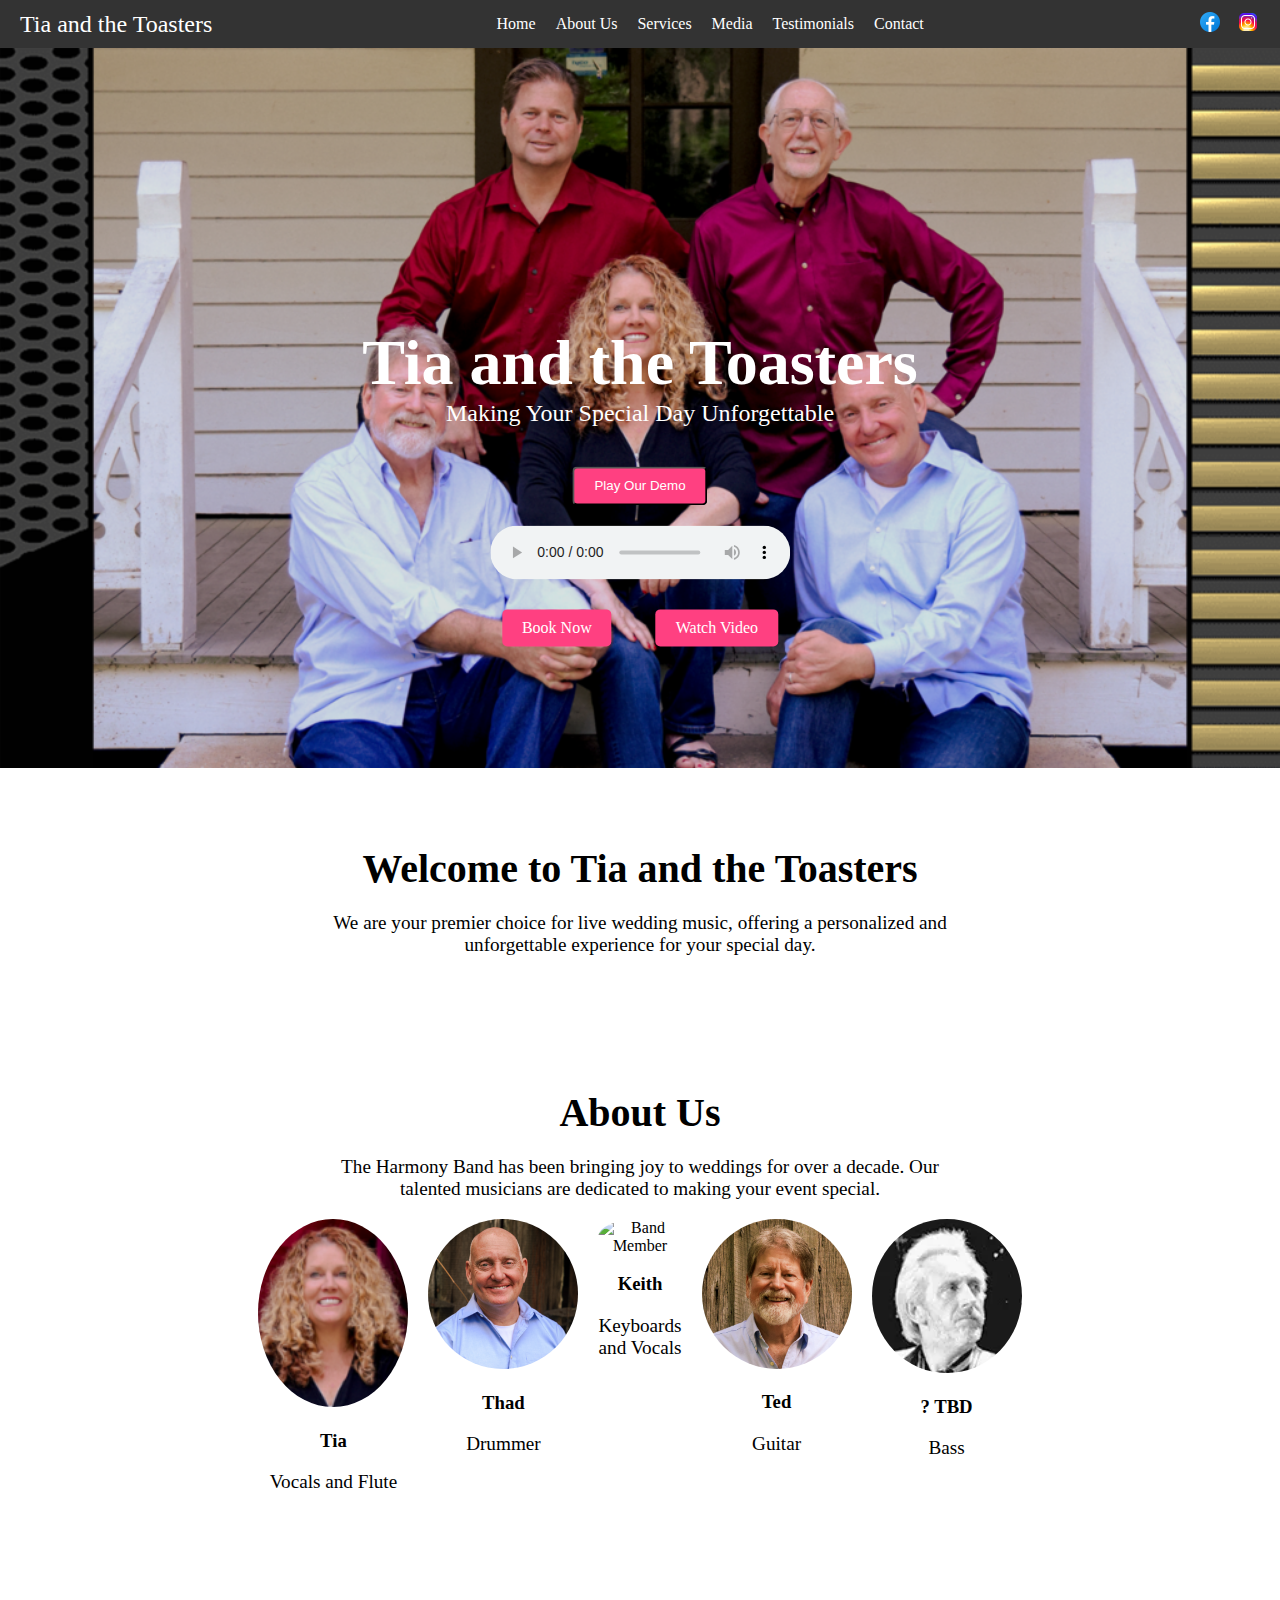
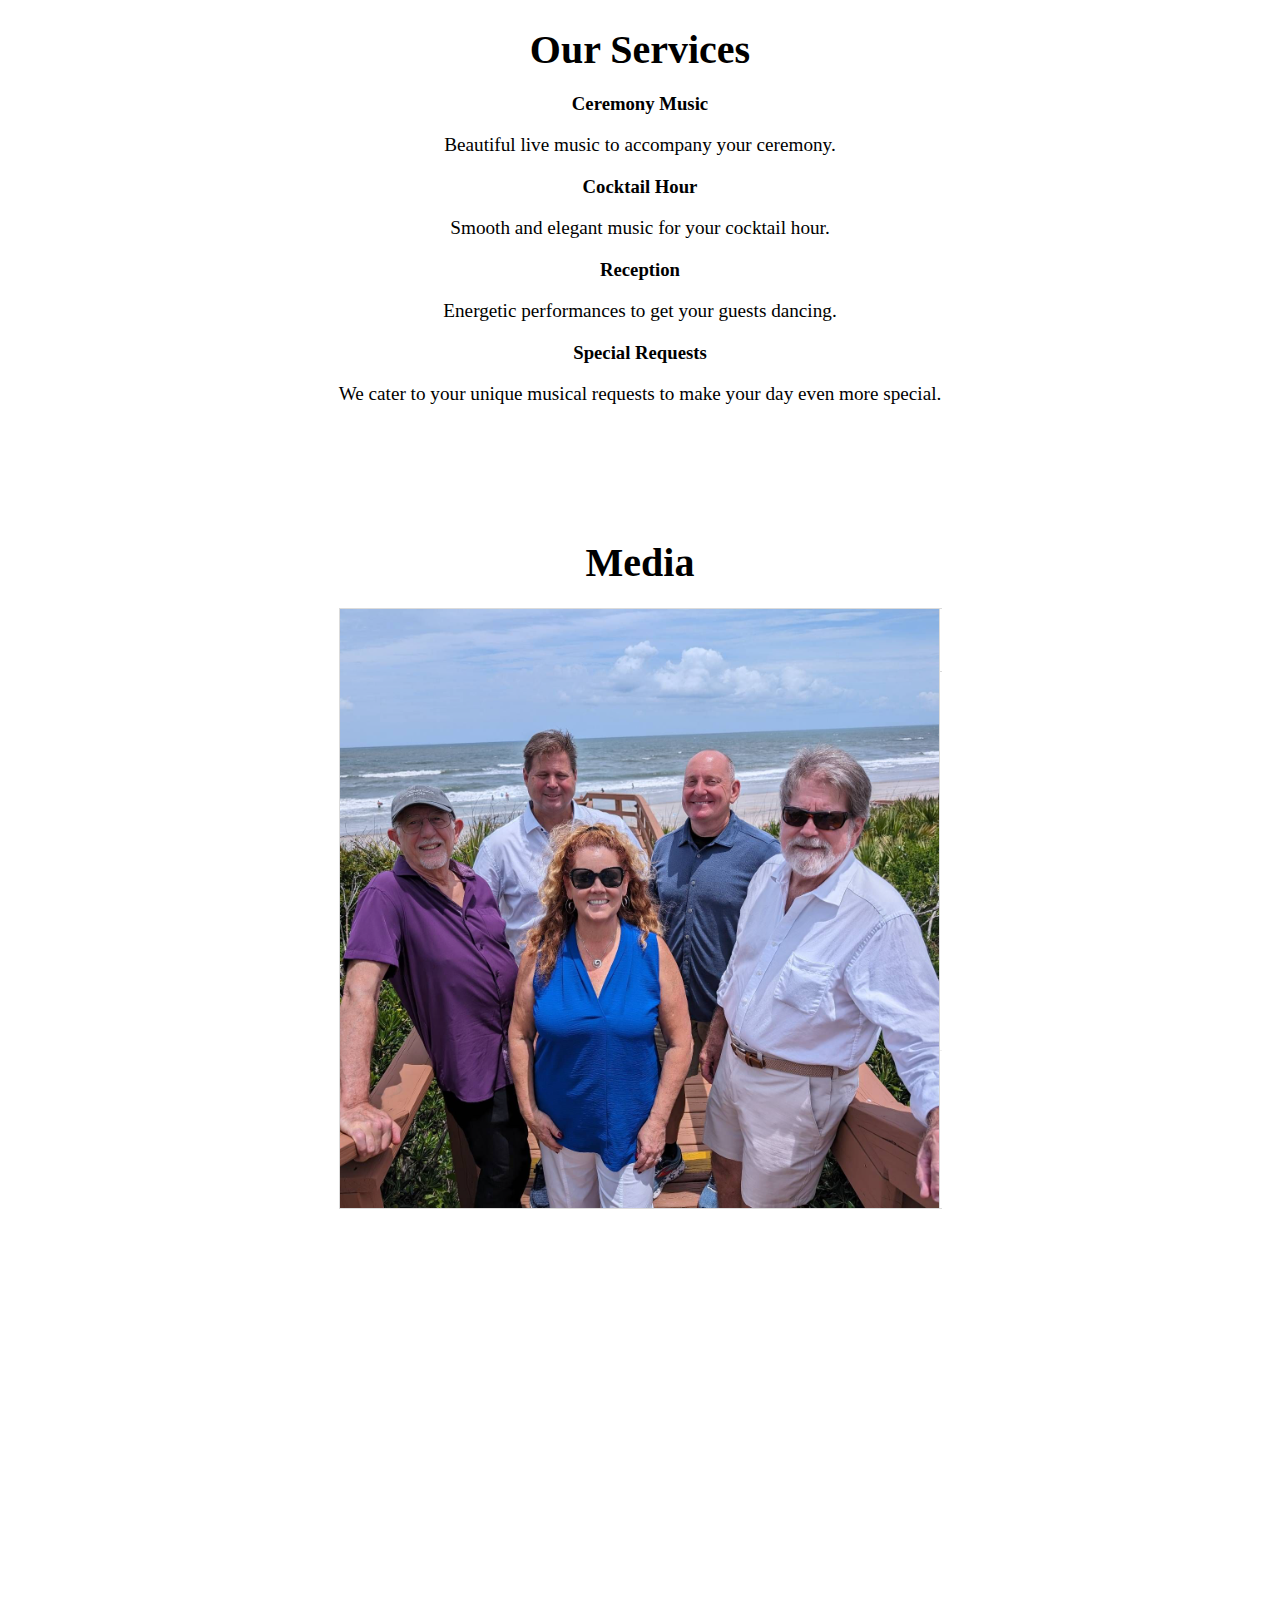
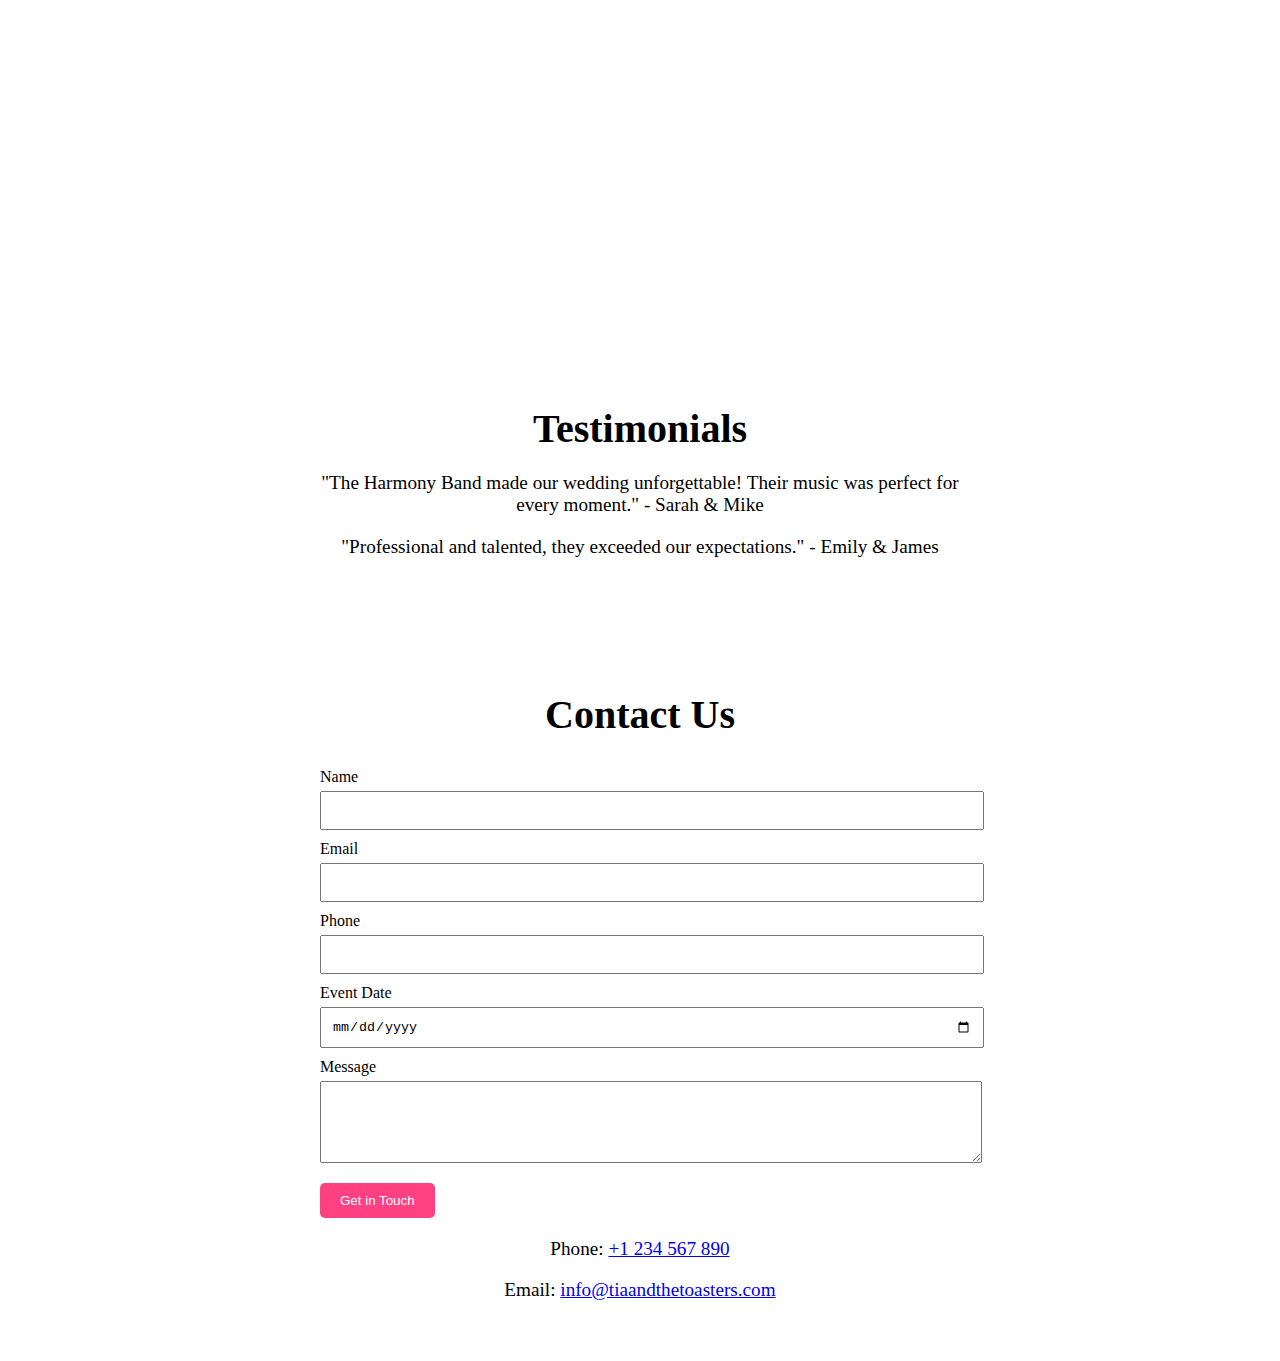
==== index.html @ 57d2d714 "Add files via upload" ====
<!DOCTYPE html>
<html lang="en">

<head>
  <meta charset="UTF-8">
  <meta name="viewport" content="width=device-width, initial-scale=1.0">
  <title>Tia and the Toasters</title>
  <link rel="stylesheet" href="style.css">
</head>

<body>
  <!-- The Modal -->
  <div id="message-modal" class="modal">
    <div class="modal-content">
      <span class="close">&times;</span>
      <p id="modal-content"></p>
    </div>
  </div>

  <!-- Navigation Bar -->
  <nav class="navbar">
    <div class="logo">Tia and the Toasters</div>
    <ul class="nav-links">
      <li><a href="#home">Home</a></li>
      <li><a href="#about">About Us</a></li>
      <li><a href="#services">Services</a></li>
      <li><a href="#media">Media</a></li>
      <li><a href="#testimonials">Testimonials</a></li>
      <li><a href="#contact">Contact</a></li>
    </ul>
    <div class="social-icons">
      <a href="https://www.facebook.com/specialeffectsjax"><img src="images/facebook_2.png" alt="Facebook"></a>
      <a href="https://www.instagram.com/sfxbandjax/"><img src="images/instagram-icon.png" alt="Instagram"></a>
    </div>
  </nav>

  <!-- Home Page -->
  <div id="home" class="hero">
    <img src="images/group-shot.png" alt="Wedding Band Performance" class="hero-image">
    <div class="hero-overlay">
      <br></br>
      <br></br>
      <br></br>
      <br></br>
      <h1 class="hero-title">Tia and the Toasters</h1>
      <p class="hero-tagline">Making Your Special Day Unforgettable</p>
      <p></p>
      <div>
        <button id="toggle-music-button" class="cta-button">Play Our Demo</button>
        <div>
          <audio id="background-music" src="audio/i-wish.mp3" controls loop></audio>
          <!-- JavaScript to Handle Button Click and Set Default Volume -->
          <script>
            document.addEventListener('DOMContentLoaded', function () {
              const audio = document.getElementById('background-music');
              const button = document.getElementById('toggle-music-button');
              audio.volume = 0.5;  // Set the default volume to 50%

              button.addEventListener('click', function () {
                if (audio.paused) {
                  audio.play();
                  button.textContent = 'Pause Demo';
                } else {
                  audio.pause();
                  button.textContent = 'Play Our Demo';
                }
              });
            });
          </script>
        </div>
      </div>
      <br></br>
      <a href="#contact" class="cta-button">Book Now</a>
      <a href="#video" class="cta-button">Watch Video</a>
    </div>
  </div>

  <!-- Introduction Section -->
  <section class="introduction">
    <h2>Welcome to Tia and the Toasters</h2>
    <p>We are your premier choice for live wedding music, offering a personalized and unforgettable experience for your
      special day.</p>
  </section>

  <!-- About Us Page -->
  <section id="about" class="about-us">
    <h2>About Us</h2>
    <p>The Harmony Band has been bringing joy to weddings for over a decade. Our talented musicians are dedicated to
      making your event special.</p>
    <div class="band-members">
      <div class="member">
        <img src="images/tia.png" alt="Band Member">
        <h3>Tia</h3>
        <p>Vocals and Flute</p>
      </div>
      <div class="member">
        <img src="images/thad.png" alt="Band Member">
        <h3>Thad</h3>
        <p>Drummer</p>
      </div>
      <div class="member">
        <img src="images/keith.png" alt="Band Member">
        <h3>Keith</h3>
        <p>Keyboards and Vocals</p>
      </div>
      <div class="member">
        <img src="images/ted.png" alt="Band Member">
        <h3>Ted</h3>
        <p>Guitar</p>
      </div>
      <div class="member">
        <img src="images/bass-player.png" alt="Band Member">
        <h3>? TBD</h3>
        <p>Bass</p>
      </div>
    </div>
  </section>

  <!-- Services Page -->
  <section id="services" class="services">
    <h2>Our Services</h2>
    <div class="service">
      <h3>Ceremony Music</h3>
      <p>Beautiful live music to accompany your ceremony.</p>
    </div>
    <div class="service">
      <h3>Cocktail Hour</h3>
      <p>Smooth and elegant music for your cocktail hour.</p>
    </div>
    <div class="service">
      <h3>Reception</h3>
      <p>Energetic performances to get your guests dancing.</p>
    </div>
    <div class="service">
      <h3>Special Requests</h3>
      <p>We cater to your unique musical requests to make your day even more special.</p>
    </div>
  </section>

  <!-- Media Page -->
  <section id="media" class="media">
    <h2>Media</h2>
    <img src="images/group-shot-2.png">
    <div class="videos">
      <iframe width="1250" height="703" src="https://www.youtube.com/embed/Me4NApWGyqM"
        title="Sway Performed by Special Effects - LIVE" frameborder="0"
        allow="accelerometer; autoplay; clipboard-write; encrypted-media; gyroscope; picture-in-picture; web-share"
        referrerpolicy="strict-origin-when-cross-origin" allowfullscreen></iframe>
      <iframe width="1250" height="703" src="https://www.youtube.com/embed/NJBOFXfQ9PE"
        title="All About The Bass Performed by Special Effects" frameborder="0"
        allow="accelerometer; autoplay; clipboard-write; encrypted-media; gyroscope; picture-in-picture; web-share"
        referrerpolicy="strict-origin-when-cross-origin" allowfullscreen></iframe>
    </div>
  </section>

  <!-- Testimonials Page -->
  <section id="testimonials" class="testimonials">
    <h2>Testimonials</h2>
    <div class="testimonial">
      <p>"The Harmony Band made our wedding unforgettable! Their music was perfect for every moment." - Sarah & Mike</p>
    </div>
    <div class="testimonial">
      <p>"Professional and talented, they exceeded our expectations." - Emily & James</p>
    </div>
  </section>

  <!-- Contact Page -->
  <section id="contact" class="contact">
    <h2>Contact Us</h2>
    <form class="contact-form" action="https://api.web3forms.com/submit" method="POST">
      <input type="hidden" name="access_key" value="60823ace-bd42-4ccd-8210-abb6eec56542">
      <label for="name">Name</label>
      <input type="text" id="name" name="name" required>

      <label for="email">Email</label>
      <input type="email" id="email" name="email" required>

      <label for="phone">Phone</label>
      <input type="tel" id="phone" name="phone">

      <label for="date">Event Date</label>
      <input type="date" id="date" name="date">

      <label for="message">Message</label>
      <textarea id="message" name="message" rows="4" required></textarea>

      <button type="submit">Get in Touch</button>
      <script>
        const form = document.querySelector('.contact-form');
        form.addEventListener('submit', function (event) {
          event.preventDefault();  // Prevent the default form submission behavior

          const formData = new FormData(form);

          // Use Web3Forms to send the form data
          fetch(form.action, {
            method: 'POST',
            body: formData,
            headers: {
              'Accept': 'application/json'
            }
          }).then(response => {
            if (response.ok) {
              form.reset();  // Clear the form fields
              showModal('Thank you for contacting us! We will get back to you soon.');
            } else {
              response.json().then(data => {
                if (Object.hasOwn(data, 'errors')) {
                  showModal(data["errors"].map(error => error["message"]).join(", "));
                } else {
                  showModal('There was a problem with your submission. Please try again.');
                }
              });
            }
          }).catch(error => {
            console.error('Error:', error);
            showModal('There was a problem with your submission. Please try again.');
          });
        });

        function showModal(message) {
          const modal = document.getElementById('message-modal');
          const modalContent = document.getElementById('modal-content');
          modalContent.textContent = message;
          modal.style.display = 'block';
        }

        // Close the modal when the user clicks on <span> (x)
        document.querySelector('.close').addEventListener('click', function () {
          document.getElementById('message-modal').style.display = 'none';
        });



        // Close the modal when the user clicks anywhere outside of the modal
        window.addEventListener('click', function (event) {
          const modal = document.getElementById('message-modal');
          if (event.target == modal) {
            modal.style.display = 'none';
          }
        });
      </script>
    </form>
    <div class="contact-details">
      <p>Phone: <a href="tel:+1234567890">+1 234 567 890</a></p>
      <p>Email: <a href="mailto:info@harmonyband.com">info@tiaandthetoasters.com</a></p>
    </div>
  </section>


</body>

</html>
---- style.css ----
body {
  font-family: 'Arial, sans-serif';
  margin: 0;
  padding: 0;
}

/* Modal styles */
.modal {
  display: none; 
  position: fixed; 
  z-index: 1; 
  left: 0;
  top: 0;
  width: 100%; 
  height: 100%; 
  overflow: auto; 
  background-color: rgb(0,0,0); 
  background-color: rgba(0,0,0,0.4); 
  padding-top: 60px;
}

.modal-content {
  background-color: #ff4081;
  margin: 5% auto; 
  padding: 20px;
  border: 1px solid #888;
  width: 25%;
  color: white;
  text-decoration: none;
  border-radius: 5px; 
}

.close {
  color: #aaa;
  float: right;
  font-size: 28px;
  font-weight: bold;
}

.close:hover,
.close:focus {
  color: black;
  text-decoration: none;
  cursor: pointer;
}
/* Modal styles end */

.hero {
  position: relative;
  text-align: center;
  color: white;
}

.hero-image {
  width: 100%;
  height: auto;
}

.hero-overlay {
  position: absolute;
  top: 50%;
  left: 50%;
  transform: translate(-50%, -50%);
}

.hero-title {
  font-size: 4em;
  margin: 0;
}

.hero-tagline {
  font-size: 1.5em;
  margin: 0;
}

.cta-button {
  background-color: #ff4081;
  color: white;
  padding: 10px 20px;
  margin: 20px;
  text-decoration: none;
  border-radius: 5px;
}

.navbar {
  display: flex;
  justify-content: space-between;
  align-items: center;
  background-color: #333;
  padding: 10px 20px;
}

.navbar .logo {
  color: white;
  font-size: 1.5em;
}

.navbar .nav-links {
  list-style: none;
  display: flex;
  margin: 0;
  padding: 0;
}

.navbar .nav-links li {
  margin-left: 20px;
}

.navbar .nav-links a {
  color: white;
  text-decoration: none;
  font-size: 1em;
}

.social-icons a img {
  width: 24px;
  margin-left: 10px;
}

.introduction, .about-us, .services, .media, .testimonials, .contact {
  padding: 40px 20px;
  text-align: center;
  display: block;
  margin-left: auto;
  margin-right: auto;
  width: 50%;
}

h2 {
  font-size: 2.5em;
  margin-bottom: 20px;
}

p {
  font-size: 1.2em;
}

.band-members {
  display: flex;
  justify-content: center;
  gap: 20px;
}

.member img {
  width: 150px;
  border-radius: 50%;
}

.service {
  margin-bottom: 20px;
}

.videos iframe {
  width: calc(50% - 10px);
  height: 315px;
  margin: 10px;
}

.testimonial {
  margin-bottom: 20px;
}

.contact-form {
  display: flex;
  flex-direction: column;
  align-items: flex-start;
  margin-bottom: 20px;
}

.contact-form label {
  margin-top: 10px;
}

.contact-form input, .contact-form textarea {
  width: 100%;
  padding: 10px;
  margin-top: 5px;
}

.contact-form button {
  background-color: #ff4081;
  color: white;
  padding: 10px 20px;
  margin-top: 20px;
  border: none;
  border-radius: 5px;
}

.contact-details, .location-map {
  margin-top: 20px;
}

.location-map iframe {
  width: 100%;
  height: 450px;
  border: 0;
}
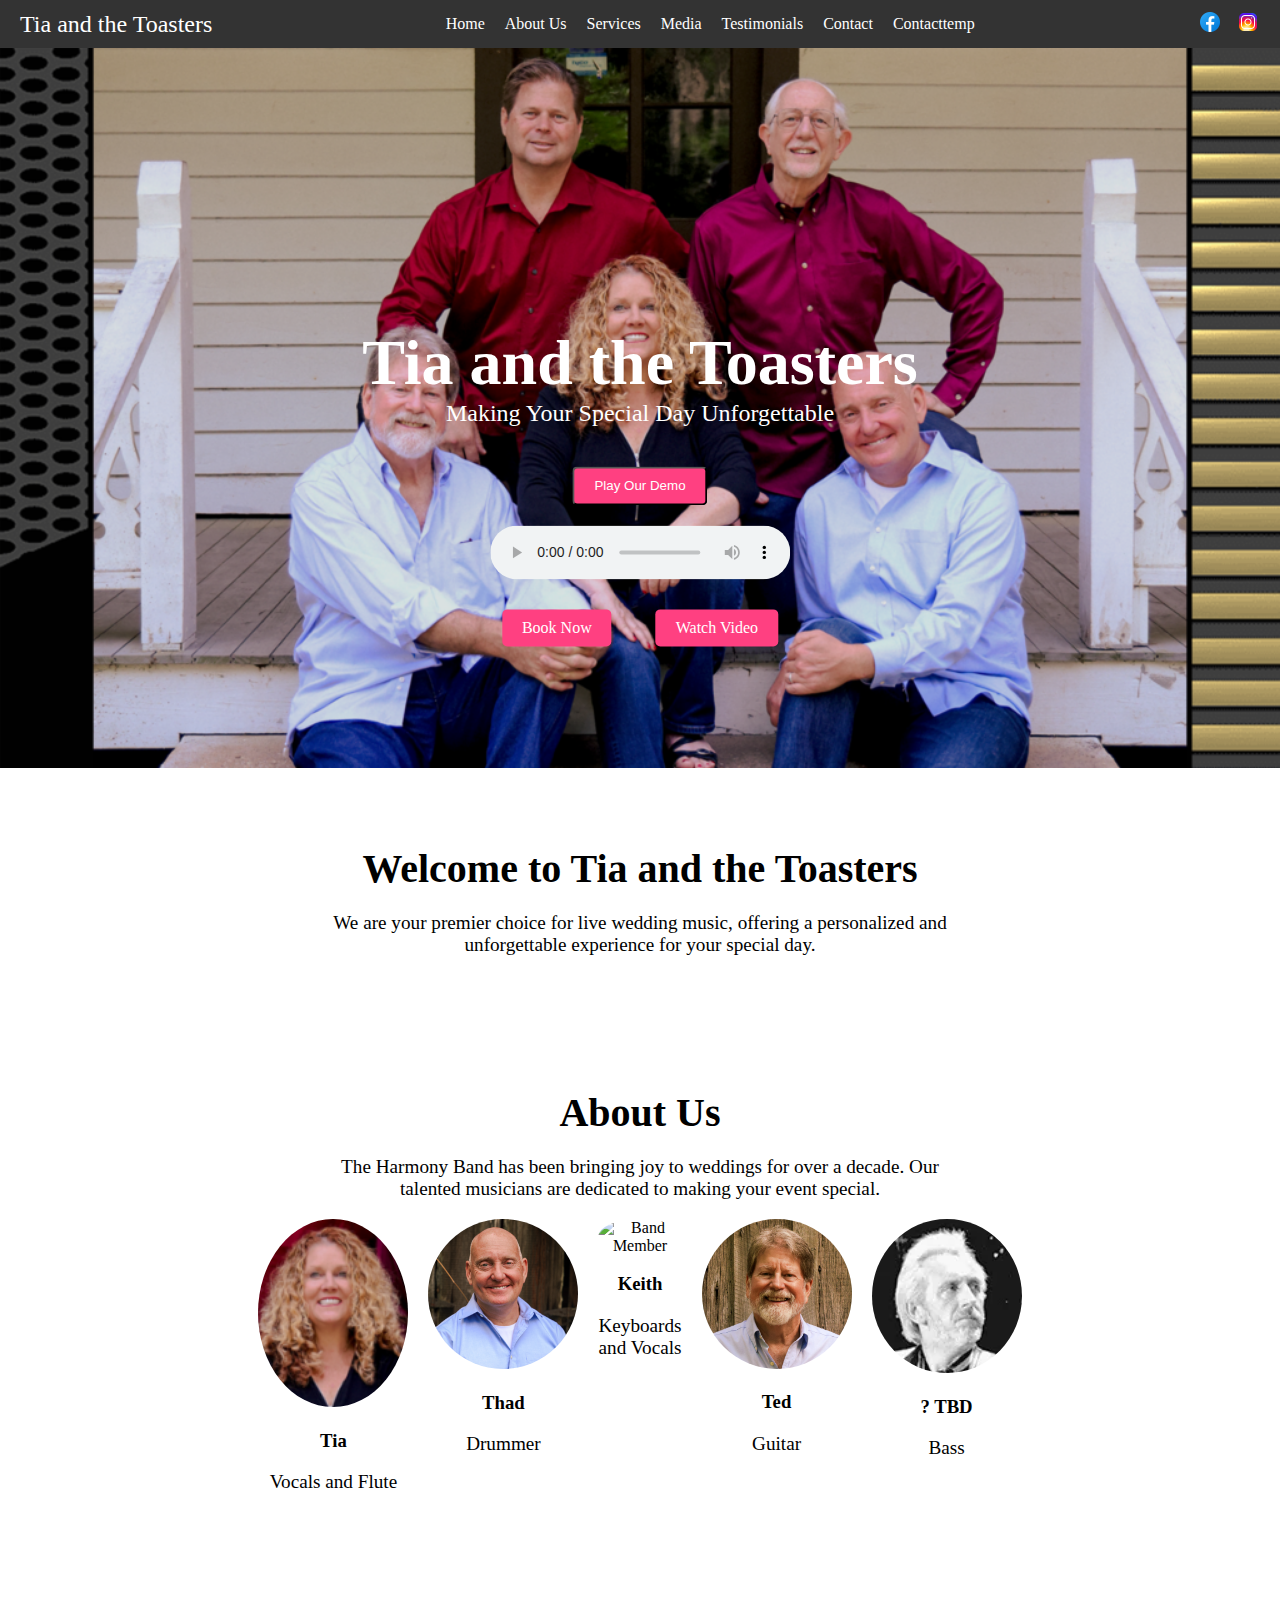
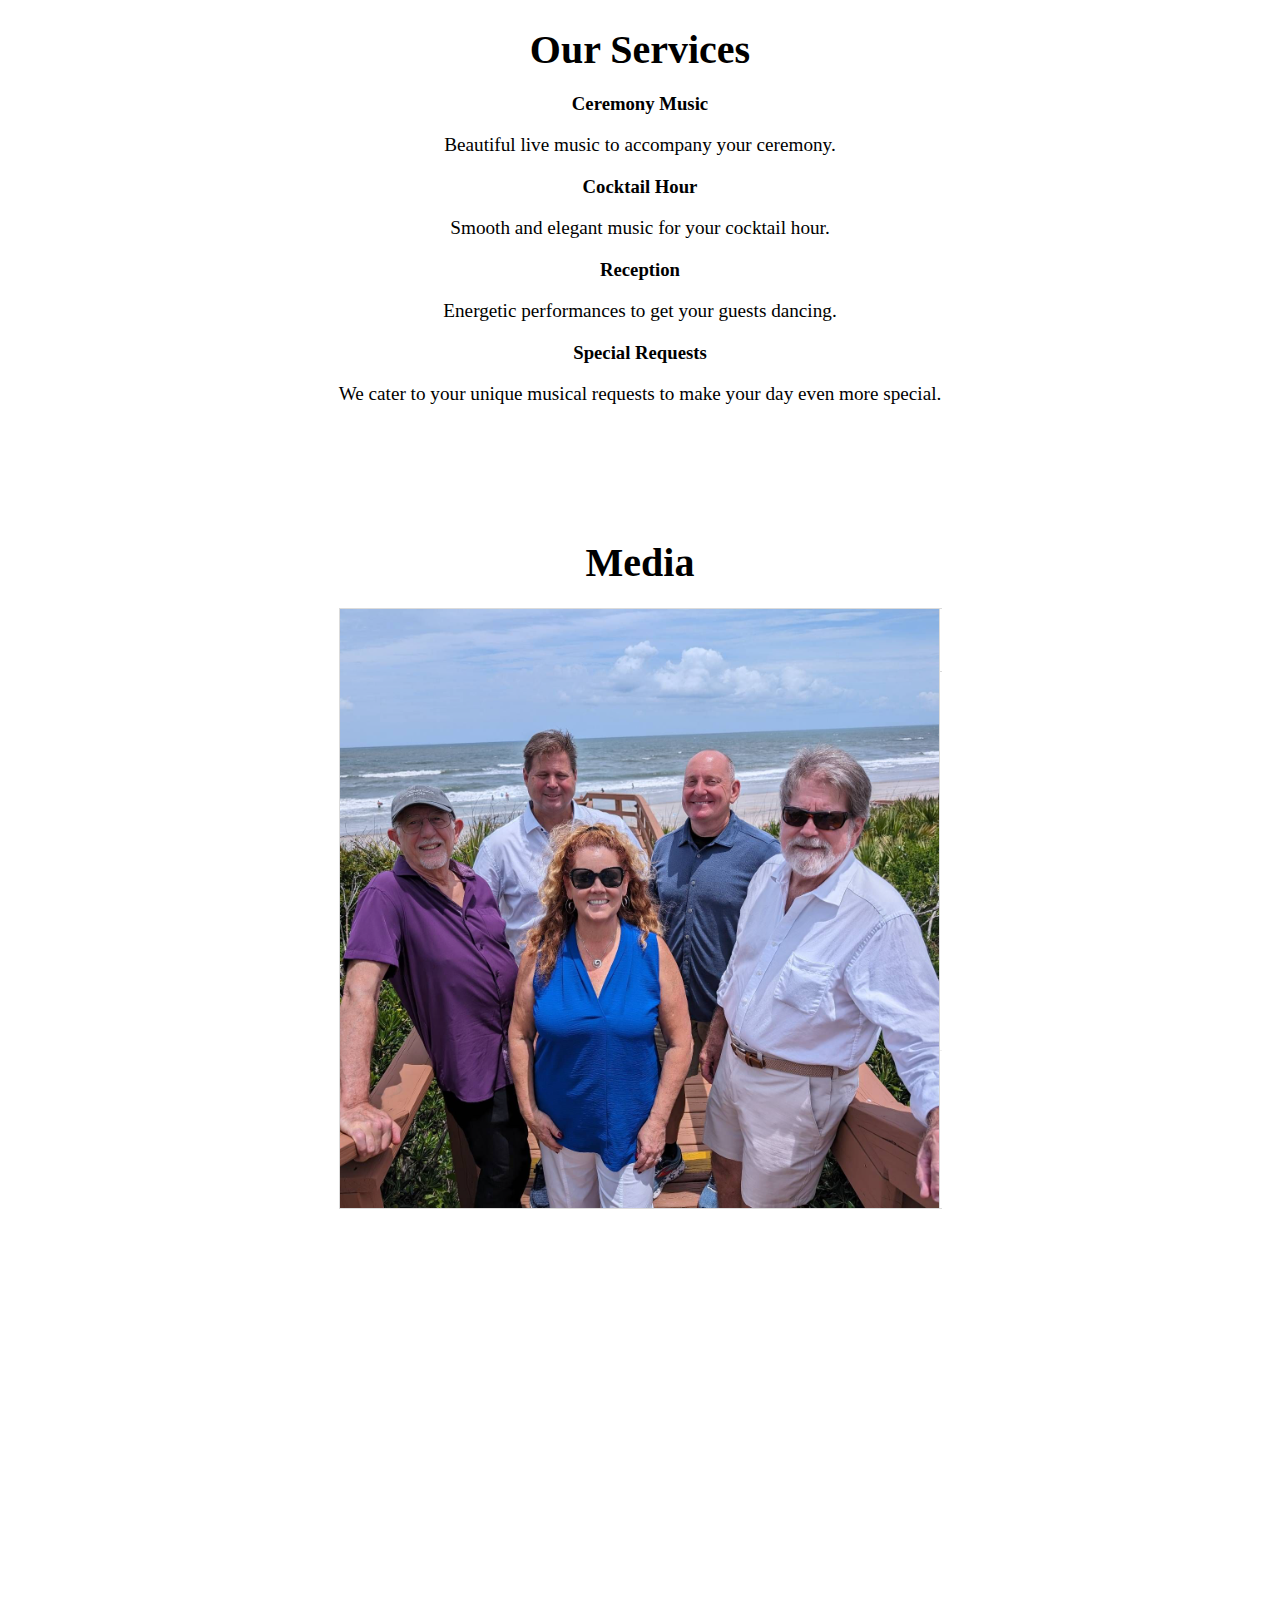
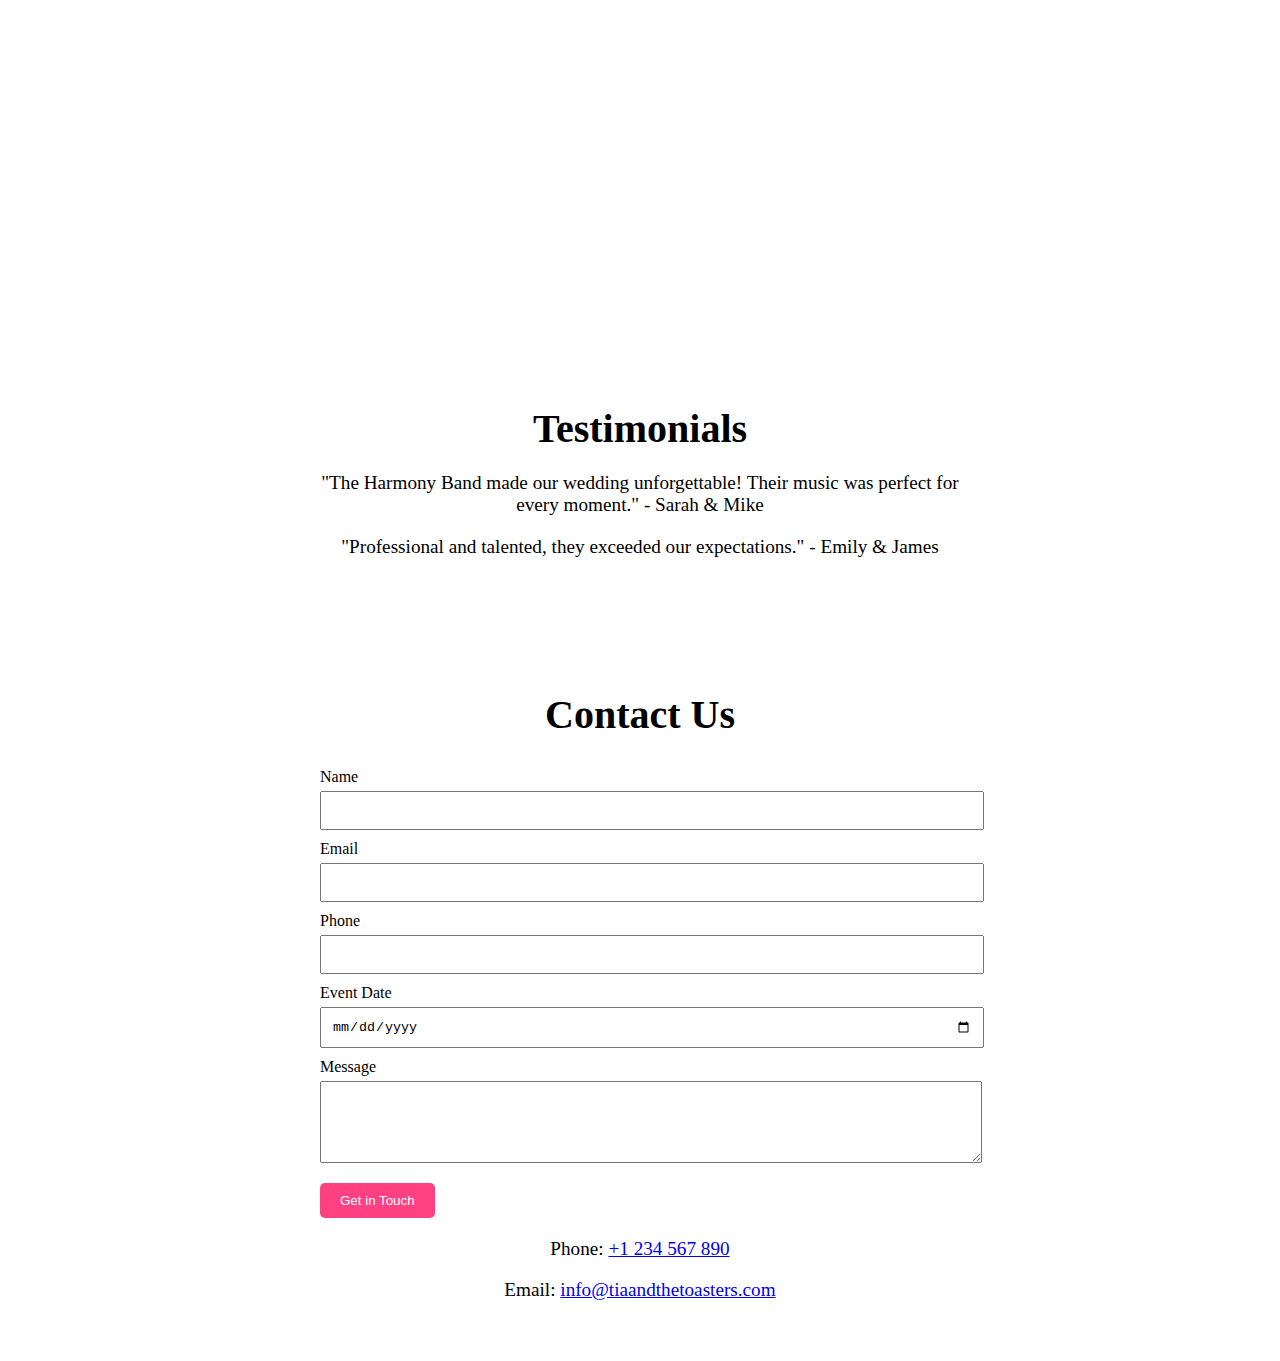
==== commit a5aebe7b: "test commit" ====
--- a/index.html
+++ b/index.html
@@ -27,6 +27,7 @@
       <li><a href="#media">Media</a></li>
       <li><a href="#testimonials">Testimonials</a></li>
       <li><a href="#contact">Contact</a></li>
+      <li><a href="#contact">Contacttemp</a></li>
     </ul>
     <div class="social-icons">
       <a href="https://www.facebook.com/specialeffectsjax"><img src="images/facebook_2.png" alt="Facebook"></a>
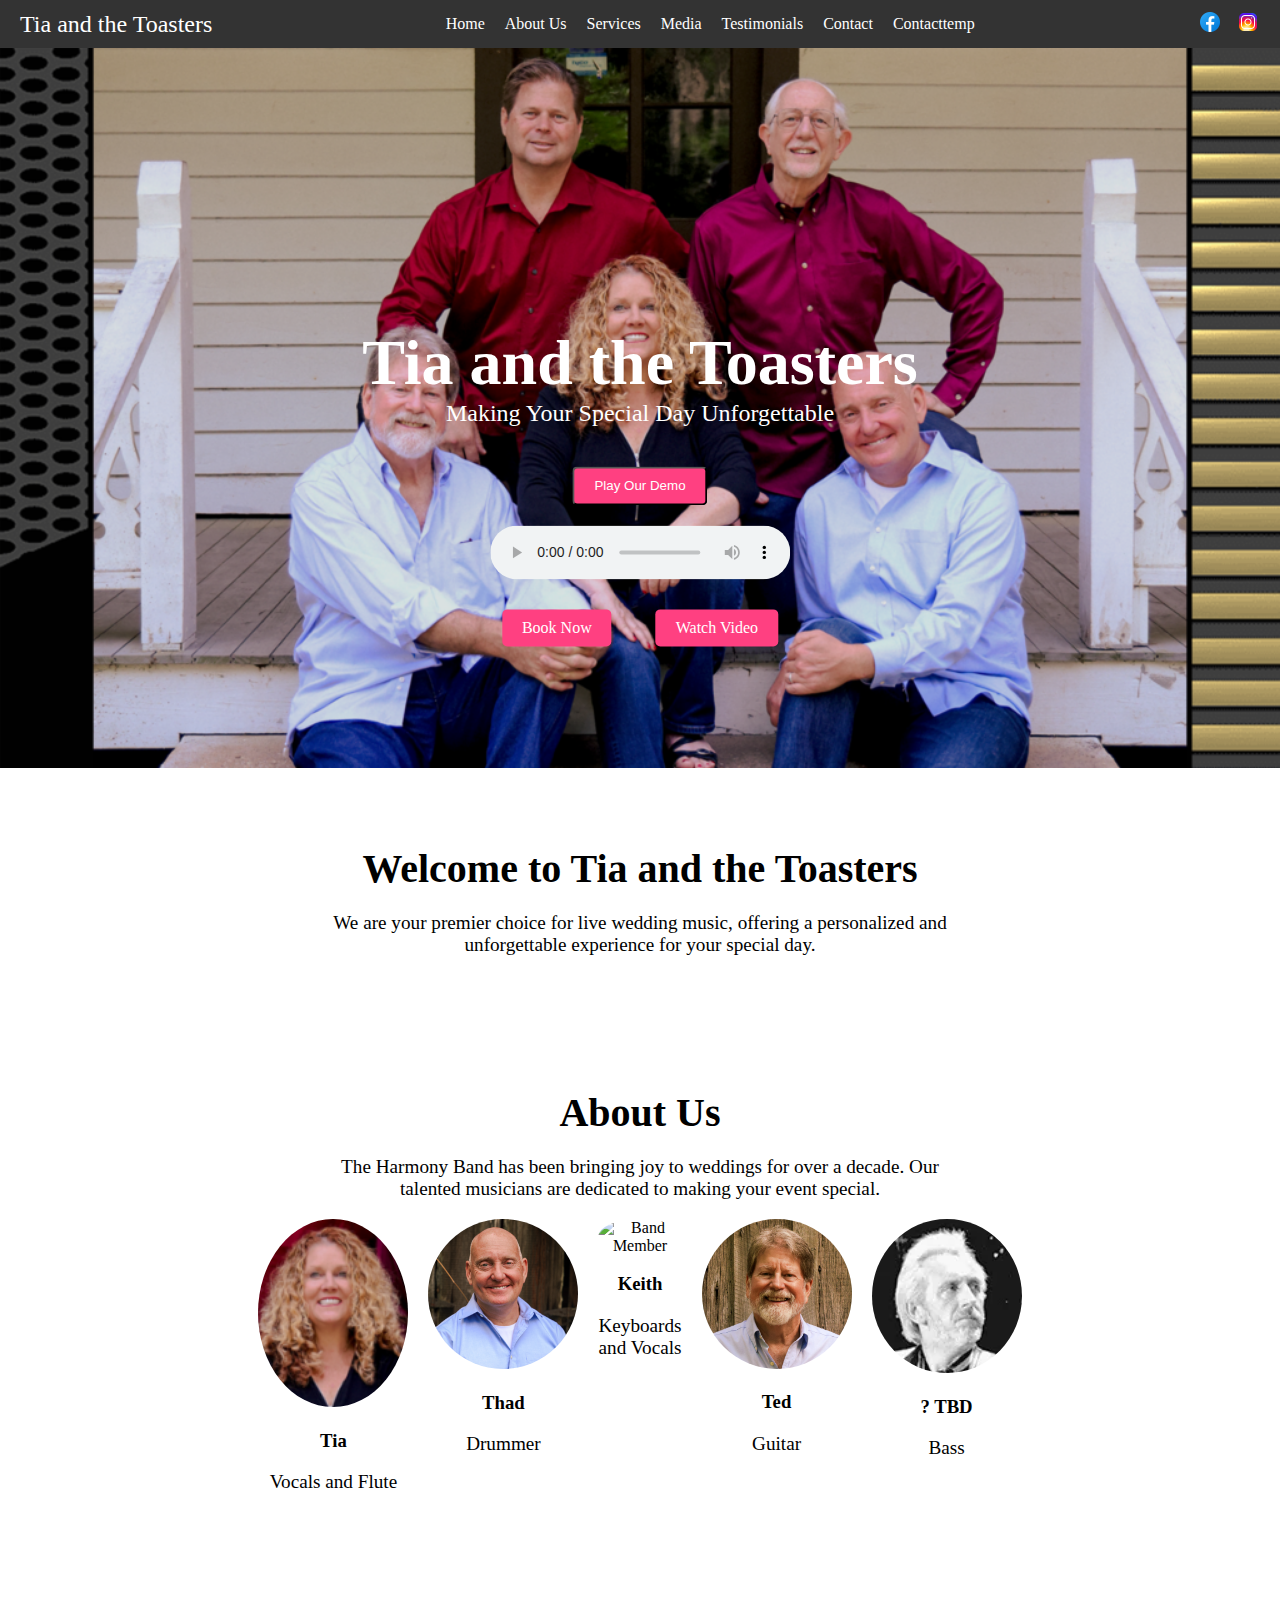
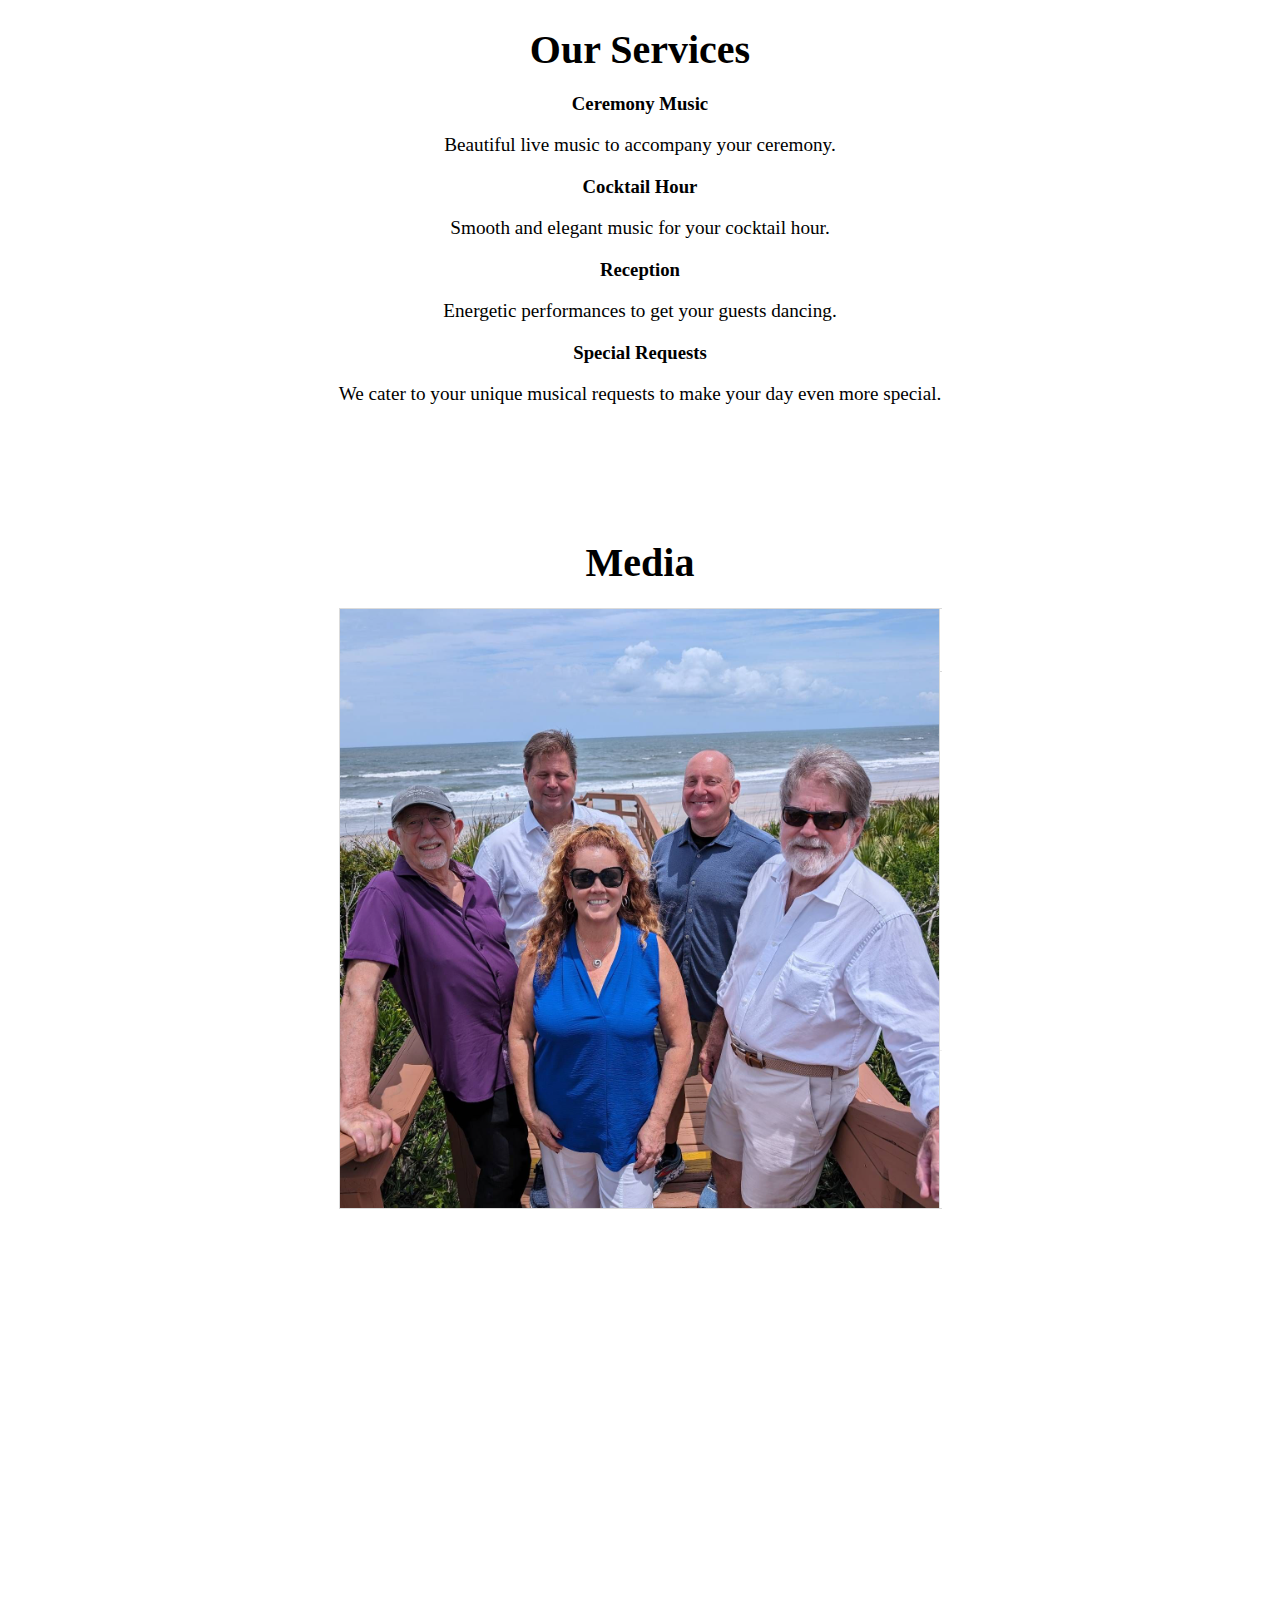
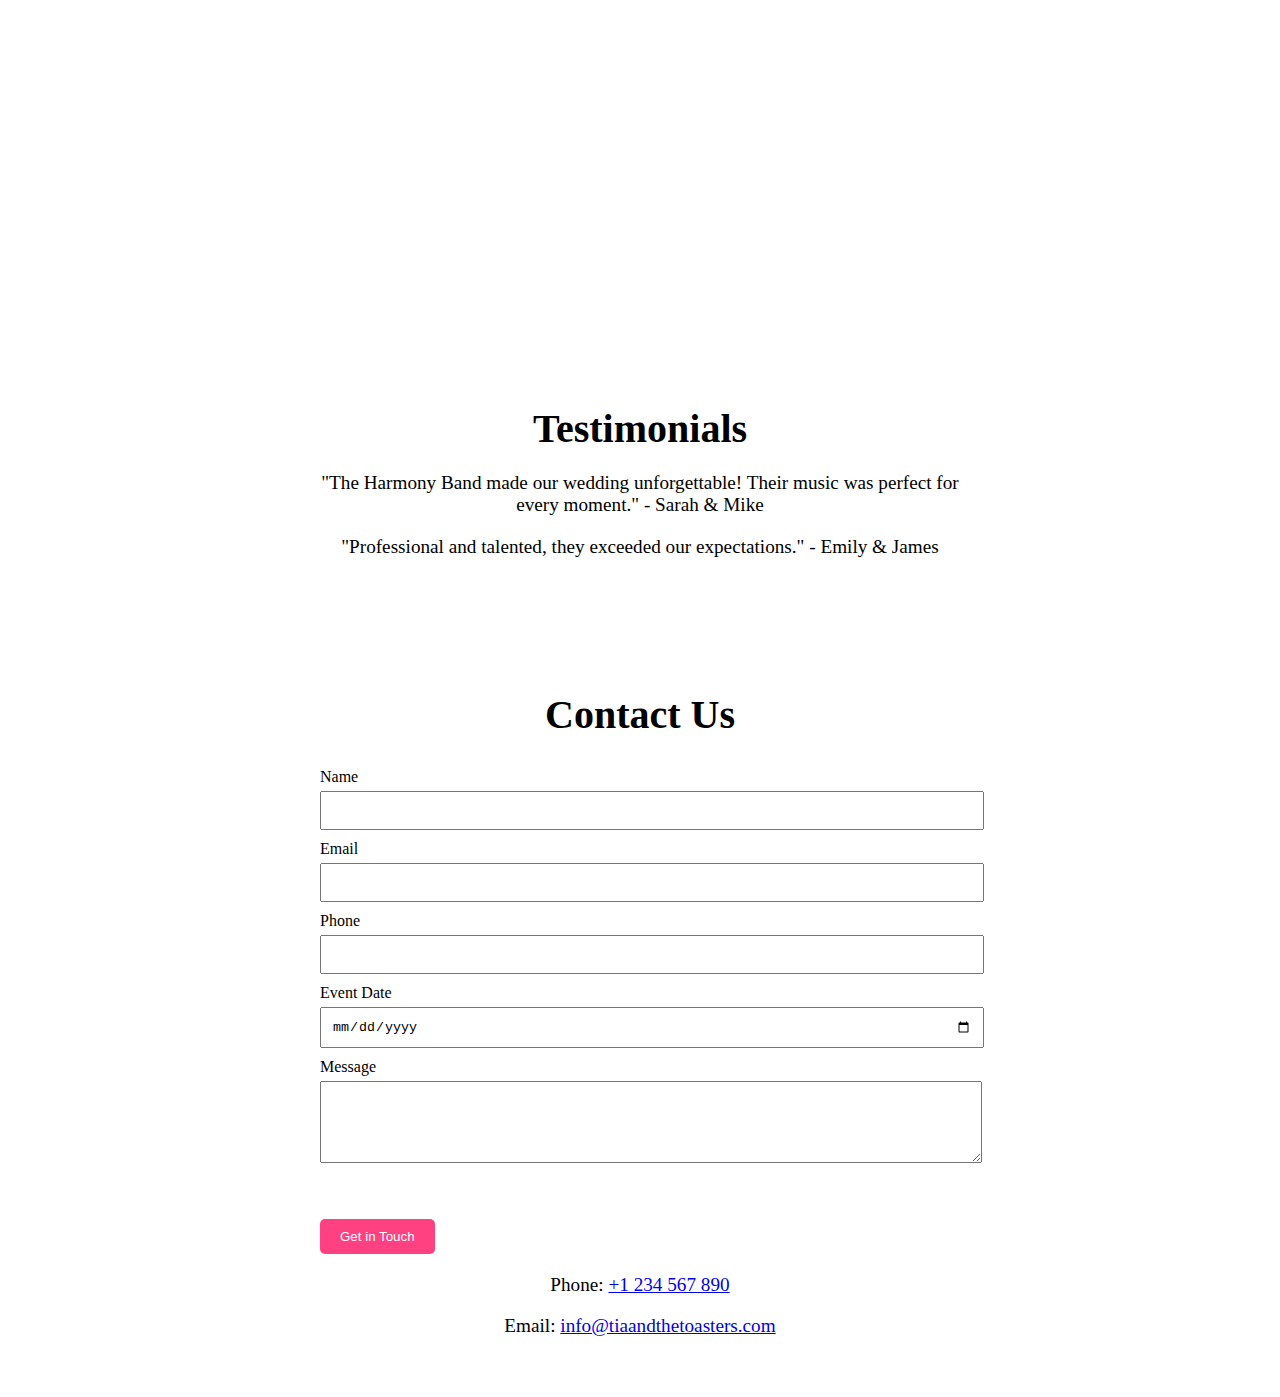
==== commit 98dffc60: "Captcha is working but emails not submitting. Added test.html is from chatGPT" ====
--- a/index.html
+++ b/index.html
@@ -6,6 +6,8 @@
   <meta name="viewport" content="width=device-width, initial-scale=1.0">
   <title>Tia and the Toasters</title>
   <link rel="stylesheet" href="style.css">
+  <script src="https://www.google.com/recaptcha/api.js" async defer></script>
+  
 </head>
 
 <body>
@@ -50,24 +52,7 @@
         <button id="toggle-music-button" class="cta-button">Play Our Demo</button>
         <div>
           <audio id="background-music" src="audio/i-wish.mp3" controls loop></audio>
-          <!-- JavaScript to Handle Button Click and Set Default Volume -->
-          <script>
-            document.addEventListener('DOMContentLoaded', function () {
-              const audio = document.getElementById('background-music');
-              const button = document.getElementById('toggle-music-button');
-              audio.volume = 0.5;  // Set the default volume to 50%
-
-              button.addEventListener('click', function () {
-                if (audio.paused) {
-                  audio.play();
-                  button.textContent = 'Pause Demo';
-                } else {
-                  audio.pause();
-                  button.textContent = 'Play Our Demo';
-                }
-              });
-            });
-          </script>
+
         </div>
       </div>
       <br></br>
@@ -169,6 +154,7 @@
   <section id="contact" class="contact">
     <h2>Contact Us</h2>
     <form class="contact-form" action="https://api.web3forms.com/submit" method="POST">
+
       <input type="hidden" name="access_key" value="60823ace-bd42-4ccd-8210-abb6eec56542">
       <label for="name">Name</label>
       <input type="text" id="name" name="name" required>
@@ -184,47 +170,15 @@
 
       <label for="message">Message</label>
       <textarea id="message" name="message" rows="4" required></textarea>
-
+      <br></br>
+
+<!-- reCAPTCHA widget -->
+        <div class="g-recaptcha" data-sitekey="6LeSMgEqAAAAABewSXGBotnMCje8uPfQQ7ZWZNio"></div>
+
+      
       <button type="submit">Get in Touch</button>
       <script>
-        const form = document.querySelector('.contact-form');
-        form.addEventListener('submit', function (event) {
-          event.preventDefault();  // Prevent the default form submission behavior
-
-          const formData = new FormData(form);
-
-          // Use Web3Forms to send the form data
-          fetch(form.action, {
-            method: 'POST',
-            body: formData,
-            headers: {
-              'Accept': 'application/json'
-            }
-          }).then(response => {
-            if (response.ok) {
-              form.reset();  // Clear the form fields
-              showModal('Thank you for contacting us! We will get back to you soon.');
-            } else {
-              response.json().then(data => {
-                if (Object.hasOwn(data, 'errors')) {
-                  showModal(data["errors"].map(error => error["message"]).join(", "));
-                } else {
-                  showModal('There was a problem with your submission. Please try again.');
-                }
-              });
-            }
-          }).catch(error => {
-            console.error('Error:', error);
-            showModal('There was a problem with your submission. Please try again.');
-          });
-        });
-
-        function showModal(message) {
-          const modal = document.getElementById('message-modal');
-          const modalContent = document.getElementById('modal-content');
-          modalContent.textContent = message;
-          modal.style.display = 'block';
-        }
+
 
         // Close the modal when the user clicks on <span> (x)
         document.querySelector('.close').addEventListener('click', function () {
@@ -248,7 +202,74 @@
     </div>
   </section>
 
-
+  <!-- JavaScript to Handle Button Click and Set Default Volume -->
+  <script>
+    document.addEventListener('DOMContentLoaded', function () {
+
+      const audio = document.getElementById('background-music');
+      const button = document.getElementById('toggle-music-button');
+      audio.volume = 0.5;  // Set the default volume to 50%
+
+      const form = document.querySelector('.contact-form');
+      form.addEventListener('submit', function (event) {
+        event.preventDefault();  // Prevent the default form submission behavior
+        //alert('loaded');
+        
+
+        const recaptchaResponse = grecaptcha.getResponse();
+
+        //alert('loaded 2');
+        if (!recaptchaResponse) {
+          alert('Please complete the reCAPTCHA.');
+          return;
+        } 
+
+        const formData = new FormData(form);
+        formData.append('g-recaptcha-response', recaptchaResponse);
+
+        
+        // Use Web3Forms to send the form data
+        fetch(form.action, {
+          method: 'POST',
+          body: formData,
+          headers: {
+            'Accept': 'application/json'
+          }
+        })
+        .then(response => response.json())
+                .then(data => {
+                    if (data.ok) {
+                        form.reset();
+                        showModal('Thank you for contacting us! We will get back to you soon.');
+                        grecaptcha.reset();
+                    } else {
+                        showModal('There was a problem with your submission. Please try again.');
+                    }
+                })
+                .catch(error => {
+                    console.error('Error:', error);
+                    showModal('There was a problem with your submission. Please try again.');
+                });
+            });
+
+      function showModal(message) {
+        const modal = document.getElementById('message-modal');
+        const modalContent = document.getElementById('modal-content');
+        modalContent.textContent = message;
+        modal.style.display = 'block';
+      }
+
+      button.addEventListener('click', function () {
+        if (audio.paused) {
+          audio.play();
+          button.textContent = 'Pause Demo';
+        } else {
+          audio.pause();
+          button.textContent = 'Play Our Demo';
+        }
+      });
+    });
+  </script>
 </body>
 
 </html>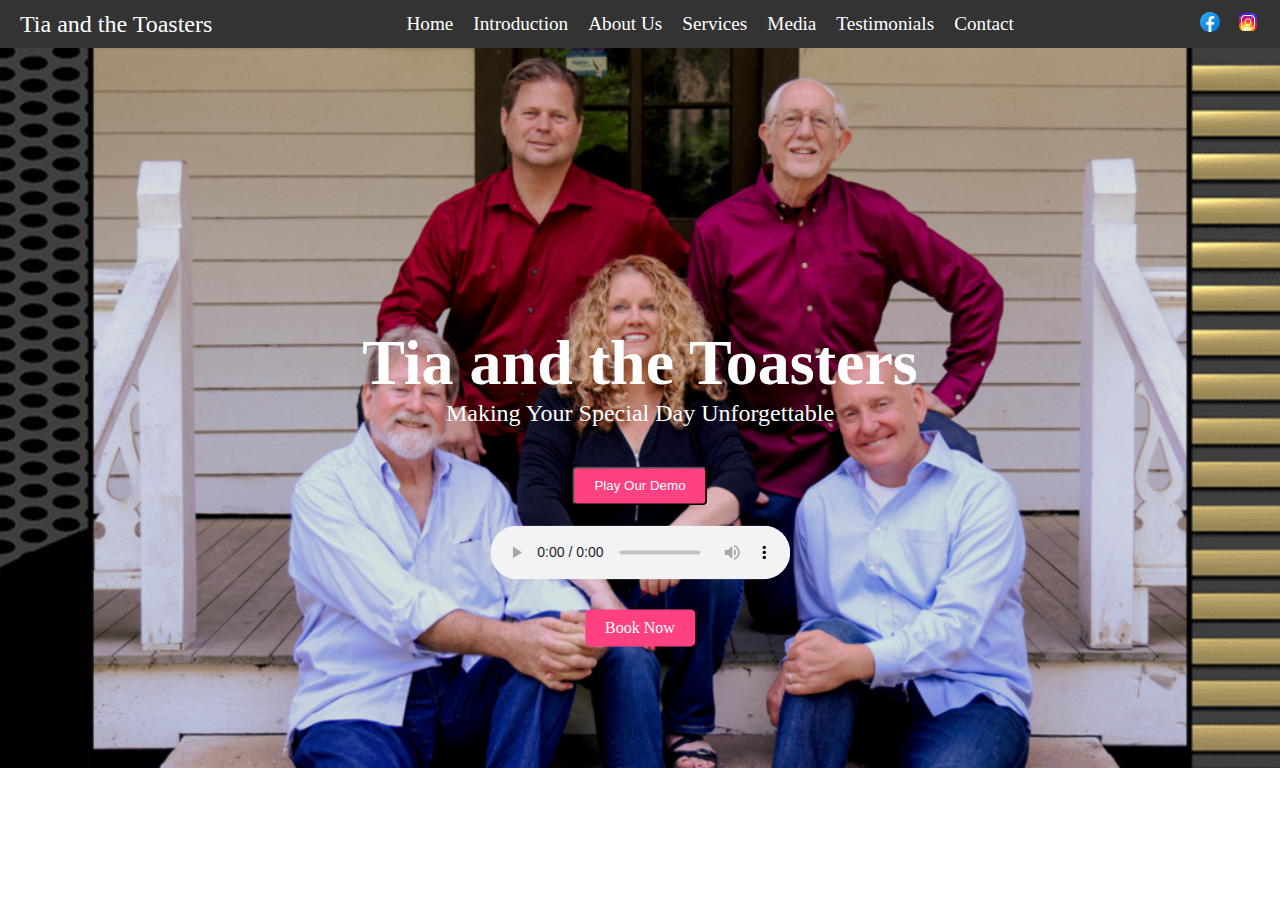
==== commit 050b45df: "Made each nav link its own separate page" ====
--- a/index.html
+++ b/index.html
@@ -7,7 +7,7 @@
   <title>Tia and the Toasters</title>
   <link rel="stylesheet" href="style.css">
   <script src="https://www.google.com/recaptcha/api.js" async defer></script>
-  
+
 </head>
 
 <body>
@@ -23,13 +23,15 @@
   <nav class="navbar">
     <div class="logo">Tia and the Toasters</div>
     <ul class="nav-links">
-      <li><a href="#home">Home</a></li>
-      <li><a href="#about">About Us</a></li>
-      <li><a href="#services">Services</a></li>
-      <li><a href="#media">Media</a></li>
-      <li><a href="#testimonials">Testimonials</a></li>
-      <li><a href="#contact">Contact</a></li>
-      <li><a href="#contact">Contacttemp</a></li>
+      <li><a href="index.html">Home</a></li>
+      <!-- <li><a href="#about">About Us</a></li>
+      <li><a href="#services">Services</a></li> -->
+      <li><a href="introduction.html">Introduction</a></li>
+      <li><a href="about.html">About Us</a></li>
+      <li><a href="services.html">Services</a></li>
+      <li><a href="media.html">Media</a></li>
+      <li><a href="testimonials.html">Testimonials</a></li>
+      <li><a href="contact.html">Contact</a></li>
     </ul>
     <div class="social-icons">
       <a href="https://www.facebook.com/specialeffectsjax"><img src="images/facebook_2.png" alt="Facebook"></a>
@@ -56,103 +58,16 @@
         </div>
       </div>
       <br></br>
-      <a href="#contact" class="cta-button">Book Now</a>
-      <a href="#video" class="cta-button">Watch Video</a>
+      <a href="contact.html" class="cta-button">Book Now</a>
+      <!-- <a href="#video" class="cta-button">Watch Video</a> -->
     </div>
   </div>
 
-  <!-- Introduction Section -->
-  <section class="introduction">
-    <h2>Welcome to Tia and the Toasters</h2>
-    <p>We are your premier choice for live wedding music, offering a personalized and unforgettable experience for your
-      special day.</p>
-  </section>
-
-  <!-- About Us Page -->
-  <section id="about" class="about-us">
-    <h2>About Us</h2>
-    <p>The Harmony Band has been bringing joy to weddings for over a decade. Our talented musicians are dedicated to
-      making your event special.</p>
-    <div class="band-members">
-      <div class="member">
-        <img src="images/tia.png" alt="Band Member">
-        <h3>Tia</h3>
-        <p>Vocals and Flute</p>
-      </div>
-      <div class="member">
-        <img src="images/thad.png" alt="Band Member">
-        <h3>Thad</h3>
-        <p>Drummer</p>
-      </div>
-      <div class="member">
-        <img src="images/keith.png" alt="Band Member">
-        <h3>Keith</h3>
-        <p>Keyboards and Vocals</p>
-      </div>
-      <div class="member">
-        <img src="images/ted.png" alt="Band Member">
-        <h3>Ted</h3>
-        <p>Guitar</p>
-      </div>
-      <div class="member">
-        <img src="images/bass-player.png" alt="Band Member">
-        <h3>? TBD</h3>
-        <p>Bass</p>
-      </div>
-    </div>
-  </section>
-
-  <!-- Services Page -->
-  <section id="services" class="services">
-    <h2>Our Services</h2>
-    <div class="service">
-      <h3>Ceremony Music</h3>
-      <p>Beautiful live music to accompany your ceremony.</p>
-    </div>
-    <div class="service">
-      <h3>Cocktail Hour</h3>
-      <p>Smooth and elegant music for your cocktail hour.</p>
-    </div>
-    <div class="service">
-      <h3>Reception</h3>
-      <p>Energetic performances to get your guests dancing.</p>
-    </div>
-    <div class="service">
-      <h3>Special Requests</h3>
-      <p>We cater to your unique musical requests to make your day even more special.</p>
-    </div>
-  </section>
-
-  <!-- Media Page -->
-  <section id="media" class="media">
-    <h2>Media</h2>
-    <img src="images/group-shot-2.png">
-    <div class="videos">
-      <iframe width="1250" height="703" src="https://www.youtube.com/embed/Me4NApWGyqM"
-        title="Sway Performed by Special Effects - LIVE" frameborder="0"
-        allow="accelerometer; autoplay; clipboard-write; encrypted-media; gyroscope; picture-in-picture; web-share"
-        referrerpolicy="strict-origin-when-cross-origin" allowfullscreen></iframe>
-      <iframe width="1250" height="703" src="https://www.youtube.com/embed/NJBOFXfQ9PE"
-        title="All About The Bass Performed by Special Effects" frameborder="0"
-        allow="accelerometer; autoplay; clipboard-write; encrypted-media; gyroscope; picture-in-picture; web-share"
-        referrerpolicy="strict-origin-when-cross-origin" allowfullscreen></iframe>
-    </div>
-  </section>
-
-  <!-- Testimonials Page -->
-  <section id="testimonials" class="testimonials">
-    <h2>Testimonials</h2>
-    <div class="testimonial">
-      <p>"The Harmony Band made our wedding unforgettable! Their music was perfect for every moment." - Sarah & Mike</p>
-    </div>
-    <div class="testimonial">
-      <p>"Professional and talented, they exceeded our expectations." - Emily & James</p>
-    </div>
-  </section>
-
-  <!-- Contact Page -->
+  <!-- Contact Page
   <section id="contact" class="contact">
     <h2>Contact Us</h2>
+    
+    <div class="g-recaptcha" data-sitekey="6LeSMgEqAAAAABewSXGBotnMCje8uPfQQ7ZWZNio"></div>
     <form class="contact-form" action="https://api.web3forms.com/submit" method="POST">
 
       <input type="hidden" name="access_key" value="60823ace-bd42-4ccd-8210-abb6eec56542">
@@ -172,10 +87,9 @@
       <textarea id="message" name="message" rows="4" required></textarea>
       <br></br>
 
-<!-- reCAPTCHA widget -->
-        <div class="g-recaptcha" data-sitekey="6LeSMgEqAAAAABewSXGBotnMCje8uPfQQ7ZWZNio"></div>
 
-      
+
+
       <button type="submit">Get in Touch</button>
       <script>
 
@@ -200,7 +114,7 @@
       <p>Phone: <a href="tel:+1234567890">+1 234 567 890</a></p>
       <p>Email: <a href="mailto:info@harmonyband.com">info@tiaandthetoasters.com</a></p>
     </div>
-  </section>
+  </section> -->
 
   <!-- JavaScript to Handle Button Click and Set Default Volume -->
   <script>
@@ -210,54 +124,59 @@
       const button = document.getElementById('toggle-music-button');
       audio.volume = 0.5;  // Set the default volume to 50%
 
-      const form = document.querySelector('.contact-form');
-      form.addEventListener('submit', function (event) {
-        event.preventDefault();  // Prevent the default form submission behavior
-        //alert('loaded');
-        
+      // const form = document.querySelector('.contact-form');
+      // form.addEventListener('submit', function (event) {
+      //   event.preventDefault();  // Prevent the default form submission behavior
+      //   //alert('loaded');
 
-        const recaptchaResponse = grecaptcha.getResponse();
 
-        //alert('loaded 2');
-        if (!recaptchaResponse) {
-          alert('Please complete the reCAPTCHA.');
-          return;
-        } 
+      //   const recaptchaResponse = grecaptcha.getResponse();
 
-        const formData = new FormData(form);
-        formData.append('g-recaptcha-response', recaptchaResponse);
+      //   //alert('loaded 2');
+      //   if (!recaptchaResponse) {
+      //     showModal('Please complete the reCAPTCHA.');
+      //     return;
+      //   }
 
-        
-        // Use Web3Forms to send the form data
-        fetch(form.action, {
-          method: 'POST',
-          body: formData,
-          headers: {
-            'Accept': 'application/json'
-          }
-        })
-        .then(response => response.json())
-                .then(data => {
-                    if (data.ok) {
-                        form.reset();
-                        showModal('Thank you for contacting us! We will get back to you soon.');
-                        grecaptcha.reset();
-                    } else {
-                        showModal('There was a problem with your submission. Please try again.');
-                    }
-                })
-                .catch(error => {
-                    console.error('Error:', error);
-                    showModal('There was a problem with your submission. Please try again.');
-                });
-            });
+      //   const formData = new FormData(form);
+      //   //formData.append('g-recaptcha-response', recaptchaResponse);
 
-      function showModal(message) {
-        const modal = document.getElementById('message-modal');
-        const modalContent = document.getElementById('modal-content');
-        modalContent.textContent = message;
-        modal.style.display = 'block';
-      }
+
+      //   // Use Web3Forms to send the form data
+      //   fetch(form.action, {
+      //     method: 'POST',
+      //     body: formData,
+      //     headers: {
+      //       'Accept': 'application/json'
+      //     }
+      //   })
+      //     .then(response => {
+      //       if (response.ok) {
+      //         form.reset();  // Clear the form fields
+      //         showModal('Thank you for contacting us! We will get back to you soon.');
+      //       } else {
+      //         alert('not ok');
+      //         response.json().then(data => {
+      //           if (Object.hasOwn(data, 'errors')) {
+      //             showModal(data["errors"].map(error => error["message"]).join(", "));
+      //           } else {
+      //             showModal('There was a problem with your submission. Please try again.');
+      //           }
+      //         });
+      //       }
+      //     }).catch(error => {
+      //       alert('error');
+      //       console.error('Error:', error);
+      //       showModal('There was a problem with your submission. Please try again.');
+      //     });
+      // });
+
+      // function showModal(message) {
+      //   const modal = document.getElementById('message-modal');
+      //   const modalContent = document.getElementById('modal-content');
+      //   modalContent.textContent = message;
+      //   modal.style.display = 'block';
+      // }
 
       button.addEventListener('click', function () {
         if (audio.paused) {
--- a/style.css
+++ b/style.css
@@ -109,7 +109,7 @@
 .navbar .nav-links a {
   color: white;
   text-decoration: none;
-  font-size: 1em;
+  font-size: 1.2em;
 }
 
 .social-icons a img {
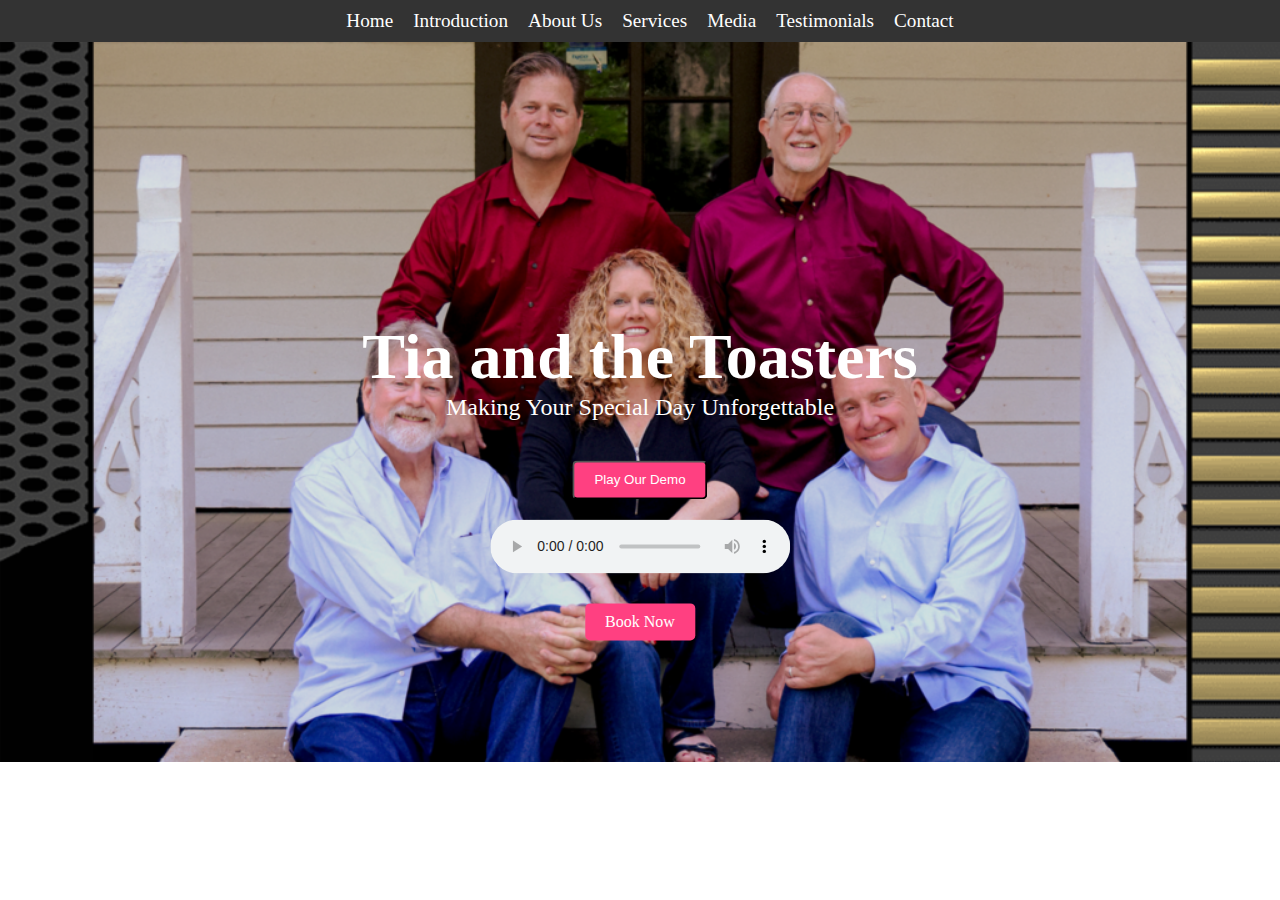
==== commit 22cb652e: "Clean up nav bar" ====
--- a/index.html
+++ b/index.html
@@ -21,7 +21,7 @@
 
   <!-- Navigation Bar -->
   <nav class="navbar">
-    <div class="logo">Tia and the Toasters</div>
+    <div></div>
     <ul class="nav-links">
       <li><a href="index.html">Home</a></li>
       <!-- <li><a href="#about">About Us</a></li>
@@ -33,10 +33,8 @@
       <li><a href="testimonials.html">Testimonials</a></li>
       <li><a href="contact.html">Contact</a></li>
     </ul>
-    <div class="social-icons">
-      <a href="https://www.facebook.com/specialeffectsjax"><img src="images/facebook_2.png" alt="Facebook"></a>
-      <a href="https://www.instagram.com/sfxbandjax/"><img src="images/instagram-icon.png" alt="Instagram"></a>
-    </div>
+    <div>
+      </div>
   </nav>
 
   <!-- Home Page -->
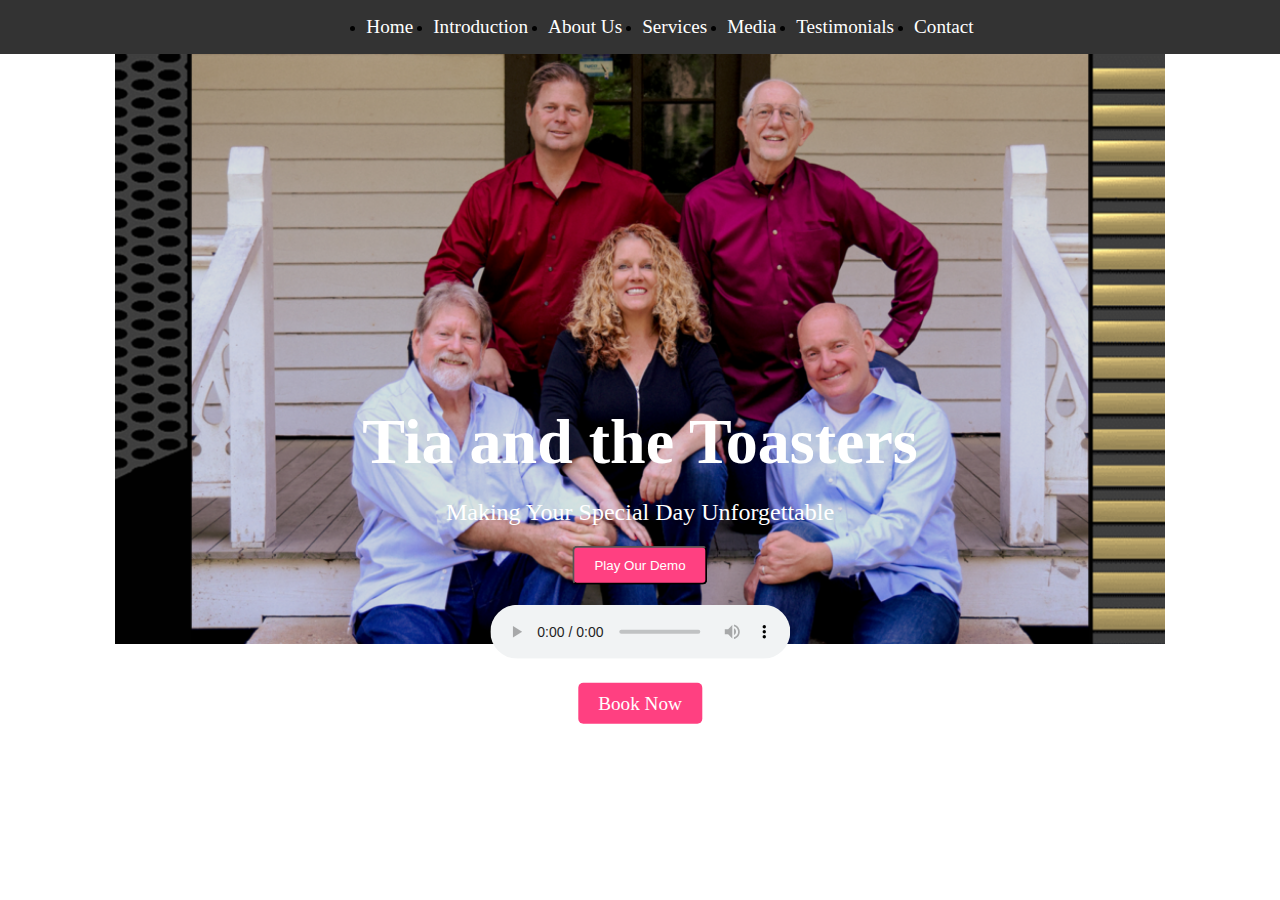
==== commit 3001873d: "clean up home page and nav bar style" ====
--- a/index.html
+++ b/index.html
@@ -4,28 +4,14 @@
 <head>
   <meta charset="UTF-8">
   <meta name="viewport" content="width=device-width, initial-scale=1.0">
-  <title>Tia and the Toasters</title>
   <link rel="stylesheet" href="style.css">
-  <script src="https://www.google.com/recaptcha/api.js" async defer></script>
-
 </head>
 
 <body>
-  <!-- The Modal -->
-  <div id="message-modal" class="modal">
-    <div class="modal-content">
-      <span class="close">&times;</span>
-      <p id="modal-content"></p>
-    </div>
-  </div>
-
   <!-- Navigation Bar -->
   <nav class="navbar">
-    <div></div>
     <ul class="nav-links">
       <li><a href="index.html">Home</a></li>
-      <!-- <li><a href="#about">About Us</a></li>
-      <li><a href="#services">Services</a></li> -->
       <li><a href="introduction.html">Introduction</a></li>
       <li><a href="about.html">About Us</a></li>
       <li><a href="services.html">Services</a></li>
@@ -33,86 +19,21 @@
       <li><a href="testimonials.html">Testimonials</a></li>
       <li><a href="contact.html">Contact</a></li>
     </ul>
-    <div>
-      </div>
   </nav>
 
   <!-- Home Page -->
   <div id="home" class="hero">
     <img src="images/group-shot.png" alt="Wedding Band Performance" class="hero-image">
     <div class="hero-overlay">
-      <br></br>
-      <br></br>
-      <br></br>
-      <br></br>
       <h1 class="hero-title">Tia and the Toasters</h1>
       <p class="hero-tagline">Making Your Special Day Unforgettable</p>
-      <p></p>
+      <button id="toggle-music-button" class="cta-button">Play Our Demo</button>
       <div>
-        <button id="toggle-music-button" class="cta-button">Play Our Demo</button>
-        <div>
-          <audio id="background-music" src="audio/i-wish.mp3" controls loop></audio>
-
-        </div>
+        <audio id="background-music" src="audio/i-wish.mp3" class="audio-control" controls loop></audio>
       </div>
-      <br></br>
       <a href="contact.html" class="cta-button">Book Now</a>
-      <!-- <a href="#video" class="cta-button">Watch Video</a> -->
     </div>
   </div>
-
-  <!-- Contact Page
-  <section id="contact" class="contact">
-    <h2>Contact Us</h2>
-    
-    <div class="g-recaptcha" data-sitekey="6LeSMgEqAAAAABewSXGBotnMCje8uPfQQ7ZWZNio"></div>
-    <form class="contact-form" action="https://api.web3forms.com/submit" method="POST">
-
-      <input type="hidden" name="access_key" value="60823ace-bd42-4ccd-8210-abb6eec56542">
-      <label for="name">Name</label>
-      <input type="text" id="name" name="name" required>
-
-      <label for="email">Email</label>
-      <input type="email" id="email" name="email" required>
-
-      <label for="phone">Phone</label>
-      <input type="tel" id="phone" name="phone">
-
-      <label for="date">Event Date</label>
-      <input type="date" id="date" name="date">
-
-      <label for="message">Message</label>
-      <textarea id="message" name="message" rows="4" required></textarea>
-      <br></br>
-
-
-
-
-      <button type="submit">Get in Touch</button>
-      <script>
-
-
-        // Close the modal when the user clicks on <span> (x)
-        document.querySelector('.close').addEventListener('click', function () {
-          document.getElementById('message-modal').style.display = 'none';
-        });
-
-
-
-        // Close the modal when the user clicks anywhere outside of the modal
-        window.addEventListener('click', function (event) {
-          const modal = document.getElementById('message-modal');
-          if (event.target == modal) {
-            modal.style.display = 'none';
-          }
-        });
-      </script>
-    </form>
-    <div class="contact-details">
-      <p>Phone: <a href="tel:+1234567890">+1 234 567 890</a></p>
-      <p>Email: <a href="mailto:info@harmonyband.com">info@tiaandthetoasters.com</a></p>
-    </div>
-  </section> -->
 
   <!-- JavaScript to Handle Button Click and Set Default Volume -->
   <script>
@@ -121,61 +42,6 @@
       const audio = document.getElementById('background-music');
       const button = document.getElementById('toggle-music-button');
       audio.volume = 0.5;  // Set the default volume to 50%
-
-      // const form = document.querySelector('.contact-form');
-      // form.addEventListener('submit', function (event) {
-      //   event.preventDefault();  // Prevent the default form submission behavior
-      //   //alert('loaded');
-
-
-      //   const recaptchaResponse = grecaptcha.getResponse();
-
-      //   //alert('loaded 2');
-      //   if (!recaptchaResponse) {
-      //     showModal('Please complete the reCAPTCHA.');
-      //     return;
-      //   }
-
-      //   const formData = new FormData(form);
-      //   //formData.append('g-recaptcha-response', recaptchaResponse);
-
-
-      //   // Use Web3Forms to send the form data
-      //   fetch(form.action, {
-      //     method: 'POST',
-      //     body: formData,
-      //     headers: {
-      //       'Accept': 'application/json'
-      //     }
-      //   })
-      //     .then(response => {
-      //       if (response.ok) {
-      //         form.reset();  // Clear the form fields
-      //         showModal('Thank you for contacting us! We will get back to you soon.');
-      //       } else {
-      //         alert('not ok');
-      //         response.json().then(data => {
-      //           if (Object.hasOwn(data, 'errors')) {
-      //             showModal(data["errors"].map(error => error["message"]).join(", "));
-      //           } else {
-      //             showModal('There was a problem with your submission. Please try again.');
-      //           }
-      //         });
-      //       }
-      //     }).catch(error => {
-      //       alert('error');
-      //       console.error('Error:', error);
-      //       showModal('There was a problem with your submission. Please try again.');
-      //     });
-      // });
-
-      // function showModal(message) {
-      //   const modal = document.getElementById('message-modal');
-      //   const modalContent = document.getElementById('modal-content');
-      //   modalContent.textContent = message;
-      //   modal.style.display = 'block';
-      // }
-
       button.addEventListener('click', function () {
         if (audio.paused) {
           audio.play();
--- a/style.css
+++ b/style.css
@@ -52,8 +52,7 @@
 }
 
 .hero-image {
-  width: 100%;
-  height: auto;
+  width: 82%;
 }
 
 .hero-overlay {
@@ -64,8 +63,8 @@
 }
 
 .hero-title {
+  margin-top: 75%;
   font-size: 4em;
-  margin: 0;
 }
 
 .hero-tagline {
@@ -82,31 +81,33 @@
   border-radius: 5px;
 }
 
+.audio-control {
+    padding-bottom: 30px;
+  }
+
 .navbar {
+  list-style: none;
+  background-color: #333;
+  display:flex; 
+  flex-direction: row; 
+  justify-content: center; 
+  align-items: center";
+}
+
+.logo {
+  color: white;
+  font-size: 1.5em;
+}
+
+.nav-links {
   display: flex;
-  justify-content: space-between;
-  align-items: center;
-  background-color: #333;
-  padding: 10px 20px;
-}
-
-.navbar .logo {
-  color: white;
-  font-size: 1.5em;
-}
-
-.navbar .nav-links {
-  list-style: none;
-  display: flex;
-  margin: 0;
-  padding: 0;
-}
-
-.navbar .nav-links li {
+}
+
+li {
   margin-left: 20px;
 }
 
-.navbar .nav-links a {
+a {
   color: white;
   text-decoration: none;
   font-size: 1.2em;
@@ -126,6 +127,11 @@
   width: 50%;
 }
 
+h1 {
+  font-size: 2.5em;
+  margin-bottom: 20px;
+}
+
 h2 {
   font-size: 2.5em;
   margin-bottom: 20px;
